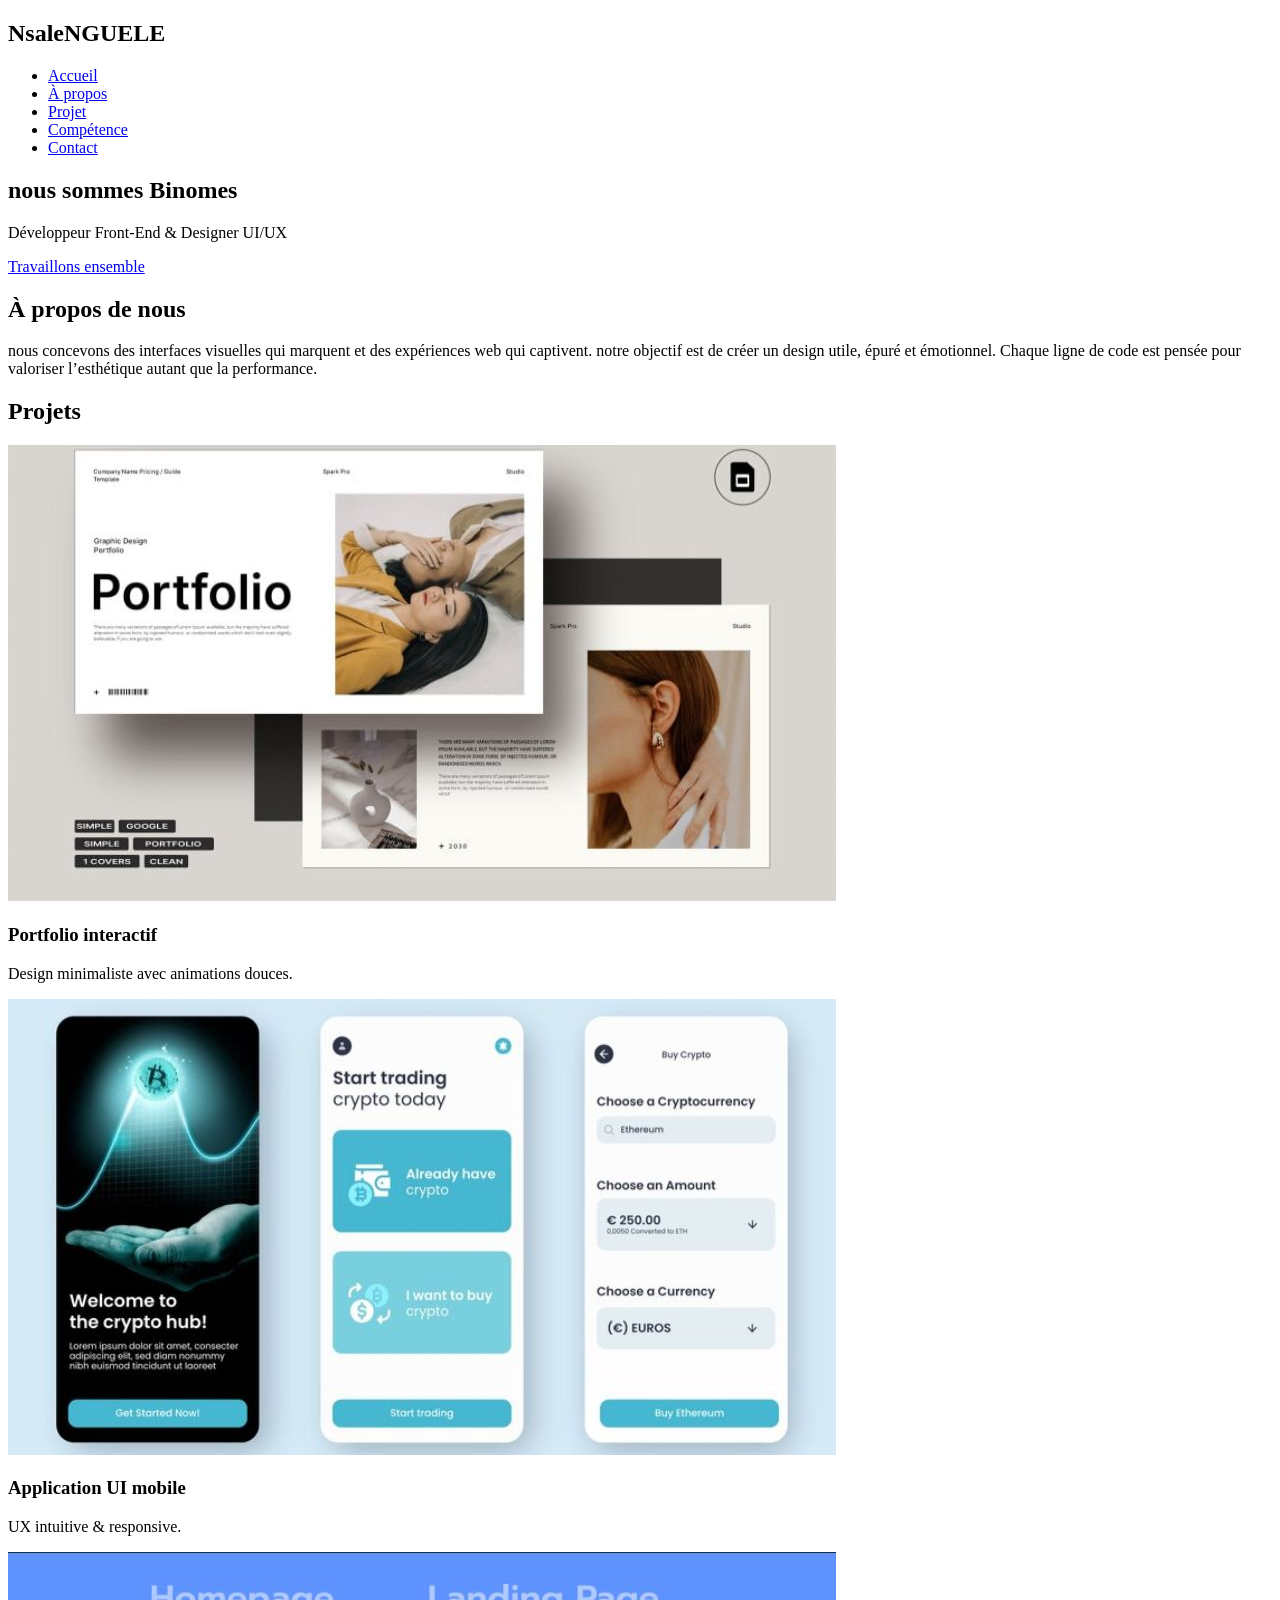
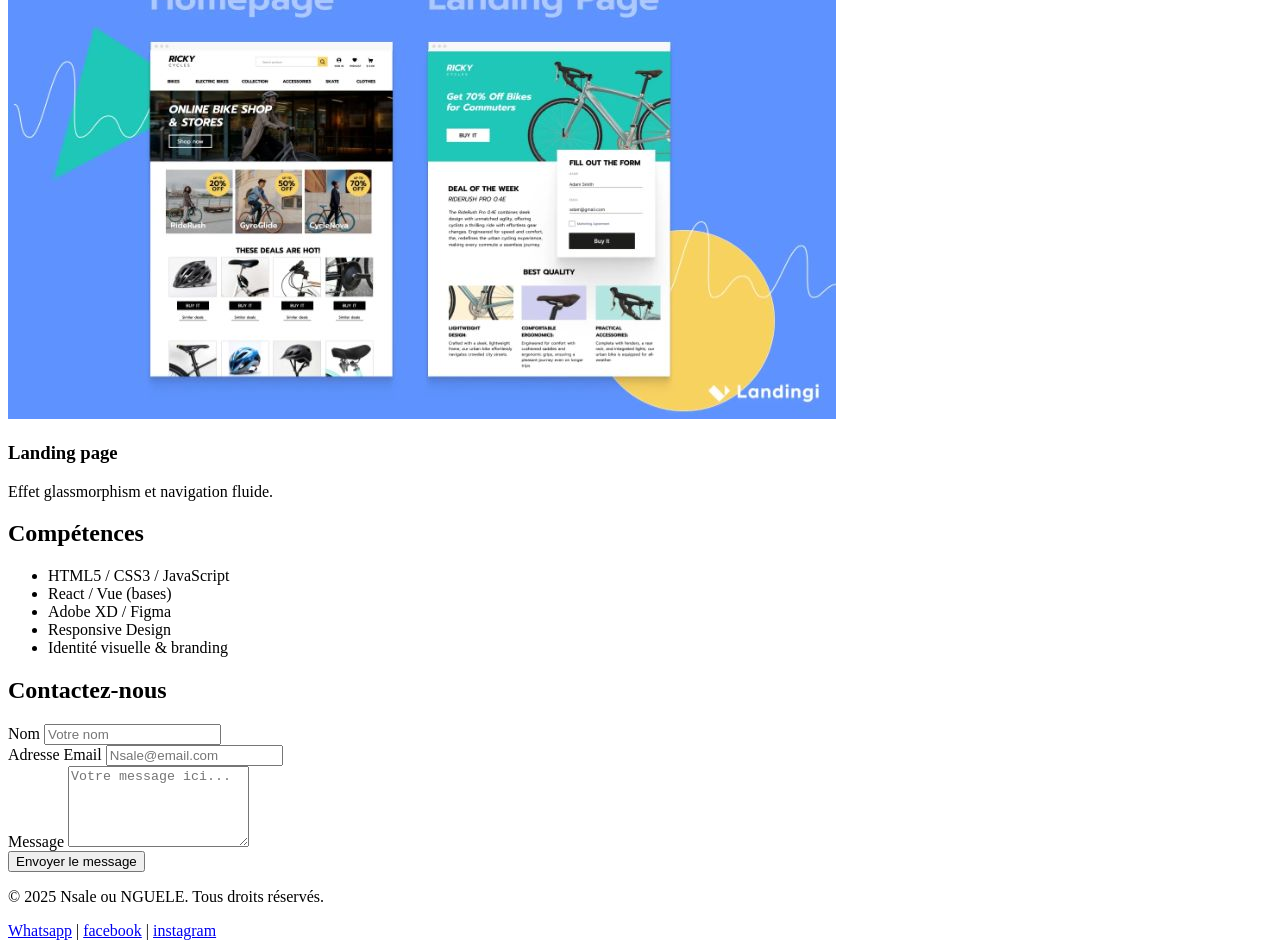
==== index.html @ 0ef44339 "Update stylesheet link in index.html changer atterissage.html en index.html" ====
<!DOCTYPE html>
<html lang="fr">
<head>
  <meta charset="UTF-8" />
  <meta name="viewport" content="width=device-width, initial-scale=1.0"/>
  <title>Nsale/NGUELE| Développeur & Designer</title>
  <link rel="stylesheet" href="styleindex.css"/>
</head>
<body>  
  <nav class="navbar">
    <h1><span>Nsale</span>NGUELE</h1>
    <ul class="nav-links" id="nav-links">
      <li><a href="#accueil">Accueil</a></li>
      <li><a href="#apropos">À propos</a></li>
      <li><a href="#projet">Projet</a></li>
      <li><a href="#competence">Compétence</a></li>
      <li><a href="#contact">Contact</a></li>
    </ul>

    <div class="burger" id="burger">
      <span></span>
      <span></span>
      <span></span>
    </div>
  </nav>

  <section id="accueil" class="hero">
    <div class="hero-content">
      <h1>nous sommes <span>Binomes</span></h1>
      <p class="hero-description">Développeur Front-End & Designer UI/UX</p>
      <a href="#contact" class="cta">Travaillons ensemble</a>
    </div>
  </section>

  <section id="apropos" class="section light">
    <div class="container">
      <h2>À propos de nous</h2>
      <p>nous concevons des interfaces visuelles qui marquent et des expériences web qui captivent. notre objectif est de créer un design utile, épuré et émotionnel. Chaque ligne de code est pensée pour valoriser l’esthétique autant que la performance.</p>
    </div>
  </section>

  <section id="projet" class="section dark">
    <div class="container">
      <h2>Projets</h2>
      <div class="projects-grid">
        <div class="project-card">
          <img src="portofolio.jpeg" alt="Projet 1">
          <h3>Portfolio interactif</h3>
          <p>Design minimaliste avec animations douces.</p>
        </div>
        <div class="project-card">
          <img src="ui.jpeg" alt="Projet 2">
          <h3>Application UI mobile</h3>
          <p>UX intuitive & responsive.</p>
        </div>
        <div class="project-card">
          <img src="landing.jpeg" alt="Projet 3">
          <h3>Landing page</h3>
          <p>Effet glassmorphism et navigation fluide.</p>
        </div>
      </div>
    </div>
  </section>

  <section id="competence" class="section light">
    <div class="container">
      <h2>Compétences</h2>
      <ul class="skills-list">
        <li>HTML5 / CSS3 / JavaScript</li>
        <li>React / Vue (bases)</li>
        <li>Adobe XD / Figma</li>
        <li>Responsive Design</li>
        <li>Identité visuelle & branding</li>
      </ul>
    </div>
  </section>

  <section id="contact" class="section dark">
    <div class="container">
      <h2>Contactez-nous</h2>
      <form class="form-professionnel" method="post">
        <div class="form-group">
          <label for="name">Nom</label>
          <input type="text" id="name" name="name" placeholder="Votre nom" required />
        </div>
        <div class="form-group">
          <label for="email">Adresse Email</label>
          <input type="email" id="email" name="email" placeholder="Nsale@email.com" required />
        </div>
        <div class="form-group">
          <label for="message">Message</label>
          <textarea id="message" name="message" placeholder="Votre message ici..." rows="5" required></textarea>
        </div>
        <button onclick="AfficherAlerte()">Envoyer le message</button>
        <script>
          function AfficherAlerte(){
              alert('Merci pour votre message ! Je reviendrai vers vous très vite.');
            } 
          </script>
      </form>
    </div>
  </section>

  <footer>
    <p>© 2025 Nsale ou NGUELE. Tous droits réservés.</p>
    <div class="socials">
      <a href="#">Whatsapp</a> |
      <a href="#">facebook</a> |
      <a href="#">instagram</a>
    </div>
  </footer>

    <script src="script.js"></script>
</body>
</html>
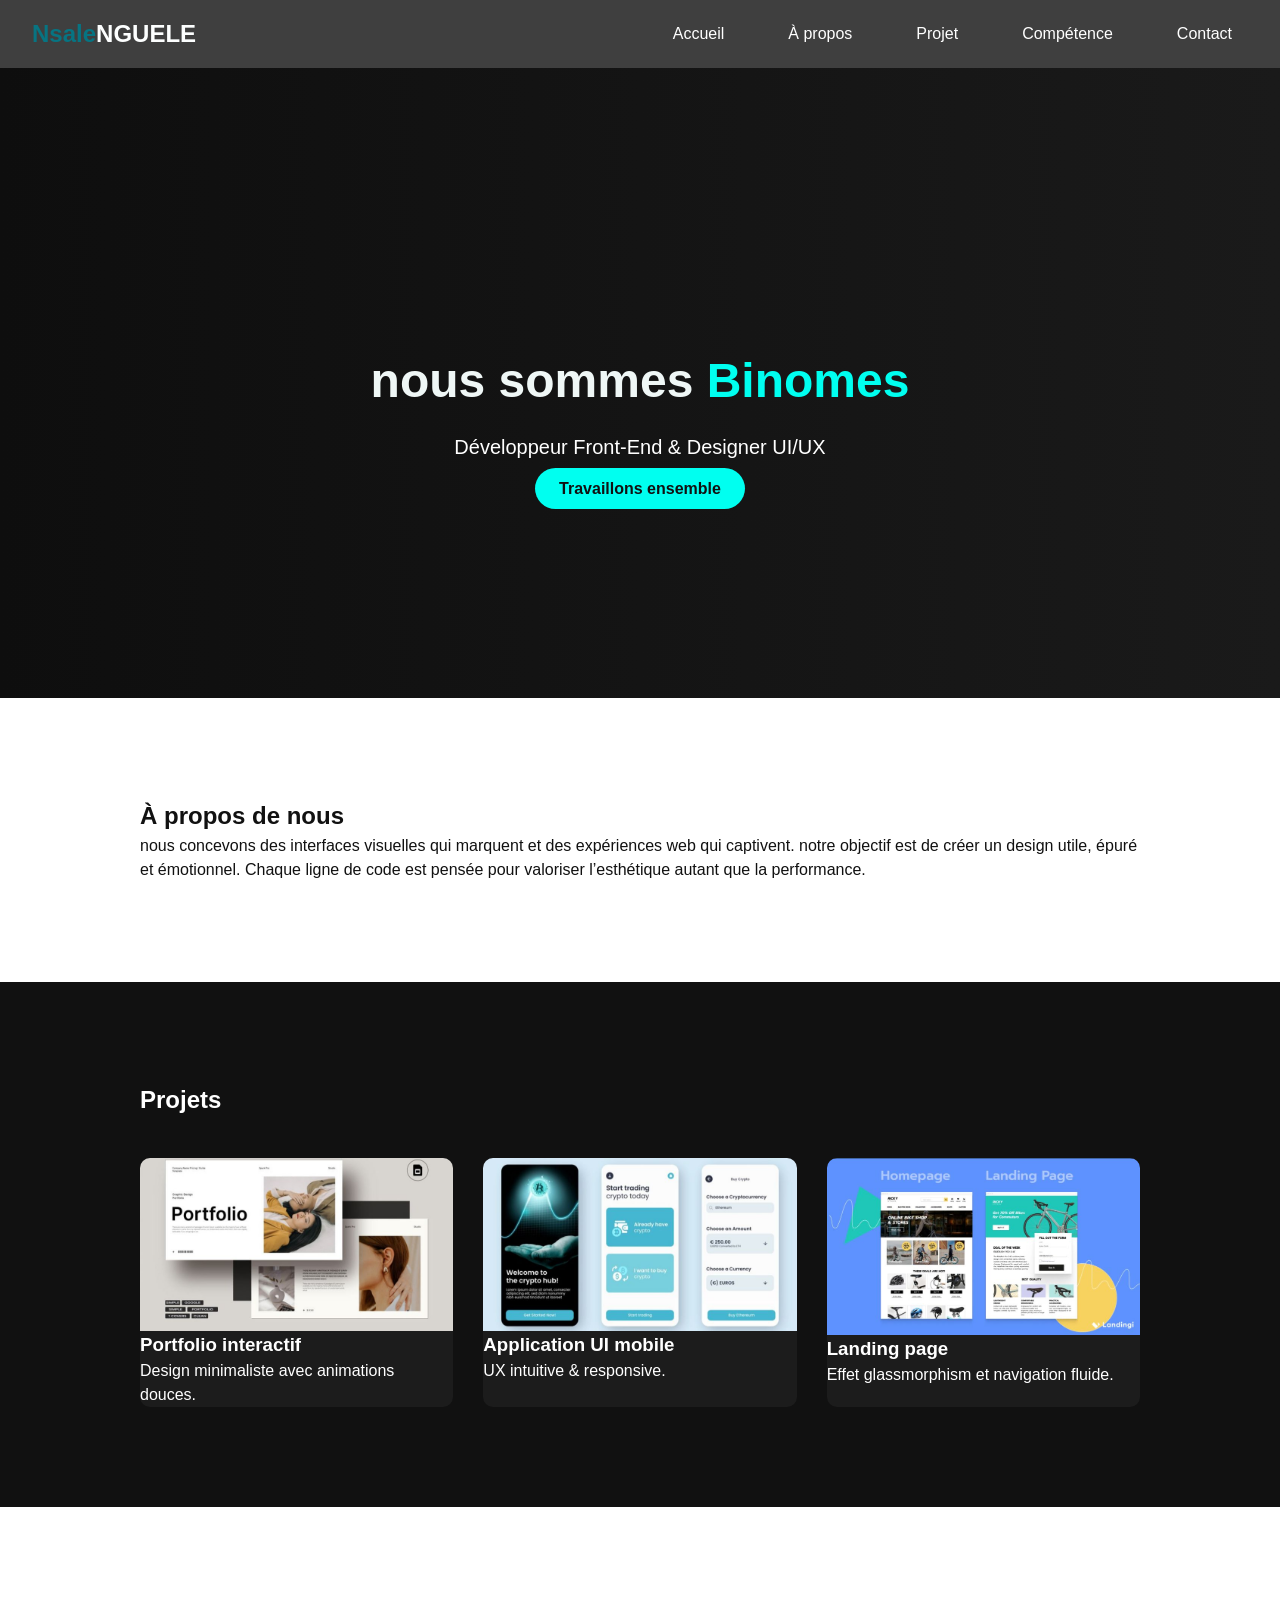
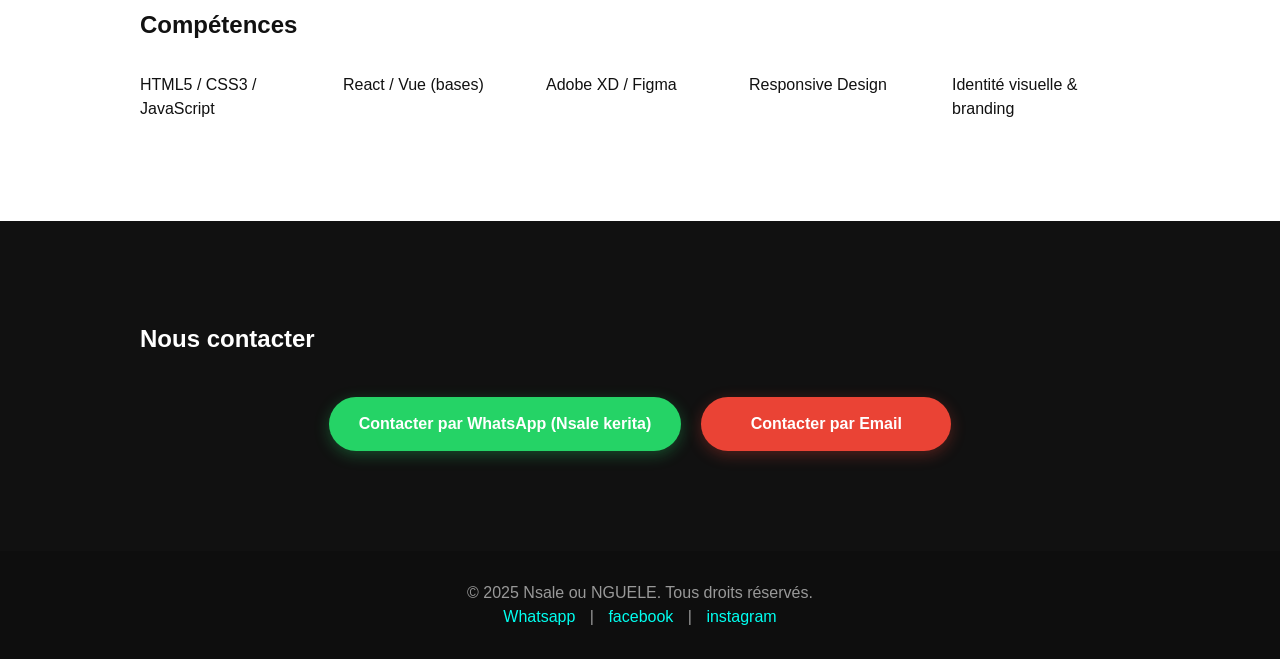
==== commit 60f796e6: "Update contact section with new contact options Replaced the contact form with contact options via W" ====
--- a/index.html
+++ b/index.html
@@ -77,29 +77,24 @@
 
   <section id="contact" class="section dark">
     <div class="container">
-      <h2>Contactez-nous</h2>
-      <form class="form-professionnel" method="post">
-        <div class="form-group">
-          <label for="name">Nom</label>
-          <input type="text" id="name" name="name" placeholder="Votre nom" required />
-        </div>
-        <div class="form-group">
-          <label for="email">Adresse Email</label>
-          <input type="email" id="email" name="email" placeholder="Nsale@email.com" required />
-        </div>
-        <div class="form-group">
-          <label for="message">Message</label>
-          <textarea id="message" name="message" placeholder="Votre message ici..." rows="5" required></textarea>
-        </div>
-        <button onclick="AfficherAlerte()">Envoyer le message</button>
-        <script>
-          function AfficherAlerte(){
-              alert('Merci pour votre message ! Je reviendrai vers vous très vite.');
-            } 
-          </script>
-      </form>
+      <h2>Nous contacter</h2>
+      <div class="contact-options">
+        <a href="https://wa.me/237671681076?text=salut%20je,%20je%20vous%20contacte%20depuis%20votre%20site." 
+           class="whatsapp-float" 
+           target="_blank" 
+           title="Contactez-moi sur WhatsApp 1">
+          Contacter par WhatsApp (Nsale kerita)
+        </a>
+        
+        <a href="mailto:nsaledjoutchet@gmail.com?subject=salut%20je vous contecte%20le%20 depuissite&body=votre site%20Nsalekerita,"
+           class="email-float" 
+           title="Envoyez un email">
+          Contacter par Email
+        </a>
+      </div>
     </div>
   </section>
+
 
   <footer>
     <p>© 2025 Nsale ou NGUELE. Tous droits réservés.</p>
--- a/styleindex.css
+++ b/styleindex.css
@@ -0,0 +1,327 @@
+* {
+  margin: 0;
+  padding: 0;
+  box-sizing: border-box;
+}
+
+body {
+  font-family: sans-serif;
+  line-height: 1.5;
+   scroll-behavior: smooth;
+}
+
+
+.navbar {
+  display: flex;
+  justify-content: space-between;
+  align-items: center;
+  background-color: rgba(15, 15, 15, 0.8);
+  padding: 1rem 2rem;
+  position: sticky;
+  top: 0;
+  z-index: 1000;
+}
+
+.navbar span{
+  color: rgb(7, 116, 130);
+  font-size: 1.5rem;
+  font-weight: bold;
+}
+.navbar h1{
+  color: rgb(253, 255, 255);
+  font-size: 1.5rem;
+  font-weight: bold;
+}
+.nav-links {
+  list-style: none;
+  display: flex;
+  gap: 2rem;
+}
+
+.nav-links li a {
+  color: white;
+  text-decoration: none;
+  font-weight: 500;
+  transition: color 0.3s ease;
+  margin: 0 1rem;
+}
+
+.nav-links li a:hover {
+  color: #f39c12;
+}
+
+.burger {
+  display: none;
+  flex-direction: column;
+  gap: 5px;
+  cursor: pointer;
+}
+
+.burger span {
+  height: 3px;
+  width: 25px;
+  background-color: white;
+  border-radius: 2px;
+  transition: all 0.3s ease-in-out;
+}
+
+/* Responsive */
+@media screen and (max-width: 768px) {
+  .nav-links {
+    position: absolute;
+    top: 70px;
+    right: 0;
+    background-color:rgba(15, 15, 15,0.8);
+    flex-direction: column;
+    width: 200px;
+    padding: 1rem;
+    transform: translateX(100%);
+    transition: transform 0.3s ease-in-out;
+  }
+
+  .nav-links.active {
+    transform: translateX(0);
+  }
+
+  .burger {
+    display: flex;
+  }
+}
+
+  .hero {
+    height: 70vh;
+    background: linear-gradient(to right, #0e0e0e, #1a1a1a);
+    display: flex;
+    align-items: center;
+    justify-content: center;
+    text-align: center;
+    padding-top: 80px;
+  }
+  
+  .hero-content h1 {
+    font-size: 48px;
+    font-weight: 600;
+    color: #eff7f6;
+  }
+  
+  .hero-content span {
+    color: #00fff0;
+  }
+  
+ .hero-description {
+  font-size: 20px;
+  margin: 15px 0;
+  color: #fff;          /* rend le texte visible sur fond sombre */
+  z-index: 2;           /* si image ou overlay */
+  position: relative;
+}
+
+  .cta {
+    padding: 12px 24px;
+    background: #00fff0;
+    color: #111;
+    border-radius: 30px;
+    font-weight: bold;
+    text-decoration: none;
+  }
+  
+  .cta:hover {
+    background: #00ccc4;
+  }
+  
+  .section {
+    padding: 100px 50px;
+ 
+  }
+  
+  .light {
+    background: #ffffff;
+    color: #111;
+  }
+  
+  .dark {
+    background: #111;
+    color: #ffffff;
+  }
+  
+  .container {
+    max-width: 1000px;
+    margin: auto;
+  }
+  
+  .projects-grid {
+    display: grid;
+    gap: 30px;
+    grid-template-columns: repeat(auto-fit, minmax(300px, 1fr));
+    margin-top: 40px;
+  }
+  
+  .project-card {
+    background: #1c1c1c;
+    border-radius: 10px;
+    overflow: hidden;
+    transition: transform 0.3s;
+  }
+  
+  .project-card img {
+    width: 100%;
+    display: block;
+  }
+  
+  .project-card:hover {
+    transform: scale(1.03);
+  }
+  
+  .skills-list {
+    list-style: none;
+    display: grid;
+    grid-template-columns: repeat(auto-fit, minmax(180px, 1fr));
+    gap: 15px;
+    margin-top: 30px;
+  }
+  
+  .form-professionnel {
+    max-width: 600px;
+    margin: 0 auto;
+    display: flex;
+    flex-direction: column;
+    gap: 20px;
+  }
+  
+  .form-group {
+    display: flex;
+    flex-direction: column;
+  }
+  
+  .form-group label {
+    margin-bottom: 6px;
+    font-weight: 600;
+    color: #00fff0;
+    font-size: 16px;
+  }
+  
+  .form-group input,
+  .form-group textarea {
+    background-color: #1a1a1a;
+    border: 1px solid #333;
+    padding: 14px;
+    border-radius: 8px;
+    color: #fff;
+    font-size: 16px;
+    transition: border 0.3s, box-shadow 0.3s;
+  }
+  
+  .form-group input::placeholder,
+  .form-group textarea::placeholder {
+    color: #aaa;
+    font-style: italic;
+  }
+  
+  .form-group input:focus,
+  .form-group textarea:focus {
+    border-color: #00fff0;
+    box-shadow: 0 0 0 3px rgba(0, 255, 240, 0.2);
+    outline: none;
+  }
+  
+  button {
+    background-color: #00fff0;
+    color: #111;
+    padding: 10px;
+    font-weight: bold;
+    border: none;
+    border-radius: 8px;
+    cursor: pointer;
+    transition: background-color 0.3s ease;
+    width: 30%;
+    margin-top: 10px;
+    
+  }
+  button:hover {
+    background-color: #00ccc4;
+  }
+  
+  footer {
+    text-align: center;
+    padding: 30px;
+    background: #0e0e0e;
+    color: #999;
+  }
+  
+  footer .socials a {
+    color: #00fff0;
+    text-decoration: none;
+    margin: 0 10px;
+  }
+    @media (max-width:767px) {
+      .nav-bar{
+        max-width: 100%;
+        padding: 20px;
+      }
+    }
+
+  .contact-options {
+  display: flex;
+  flex-direction: column;
+  gap: 20px;
+  align-items: center;
+  margin-top: 40px;
+}
+
+.whatsapp-float, 
+.whatsapp-float-2, 
+.email-float {
+  display: inline-block;
+  padding: 15px 30px;
+  background-color: #25D366;
+  color: white;
+  text-decoration: none;
+  border-radius: 30px;
+  font-weight: bold;
+  transition: all 0.3s ease;
+  width: 300px;
+  text-align: center;
+  box-shadow: 0 4px 15px rgba(37, 211, 102, 0.3);
+}
+
+.whatsapp-float-2 {
+  background-color: #128C7E;
+}
+
+.email-float {
+  background-color: #EA4335;
+  box-shadow: 0 4px 15px rgba(234, 67, 53, 0.3);
+}
+
+.whatsapp-float:hover {
+  background-color: #128C7E;
+  transform: translateY(-3px);
+  box-shadow: 0 6px 20px rgba(37, 211, 102, 0.4);
+}
+
+.whatsapp-float-2:hover {
+  background-color: #0D6E5C;
+  transform: translateY(-3px);
+  box-shadow: 0 6px 20px rgba(18, 140, 126, 0.4);
+}
+
+.email-float:hover {
+  background-color: #D32F2F;
+  transform: translateY(-3px);
+  box-shadow: 0 6px 20px rgba(234, 67, 53, 0.4);
+}
+
+@media (min-width: 768px) {
+  .contact-options {
+    flex-direction: row;
+    justify-content: center;
+    flex-wrap: wrap;
+  }
+  
+  .whatsapp-float, 
+  .whatsapp-float-2, 
+  .email-float {
+    width: auto;
+    min-width: 250px;
+  }
+}
